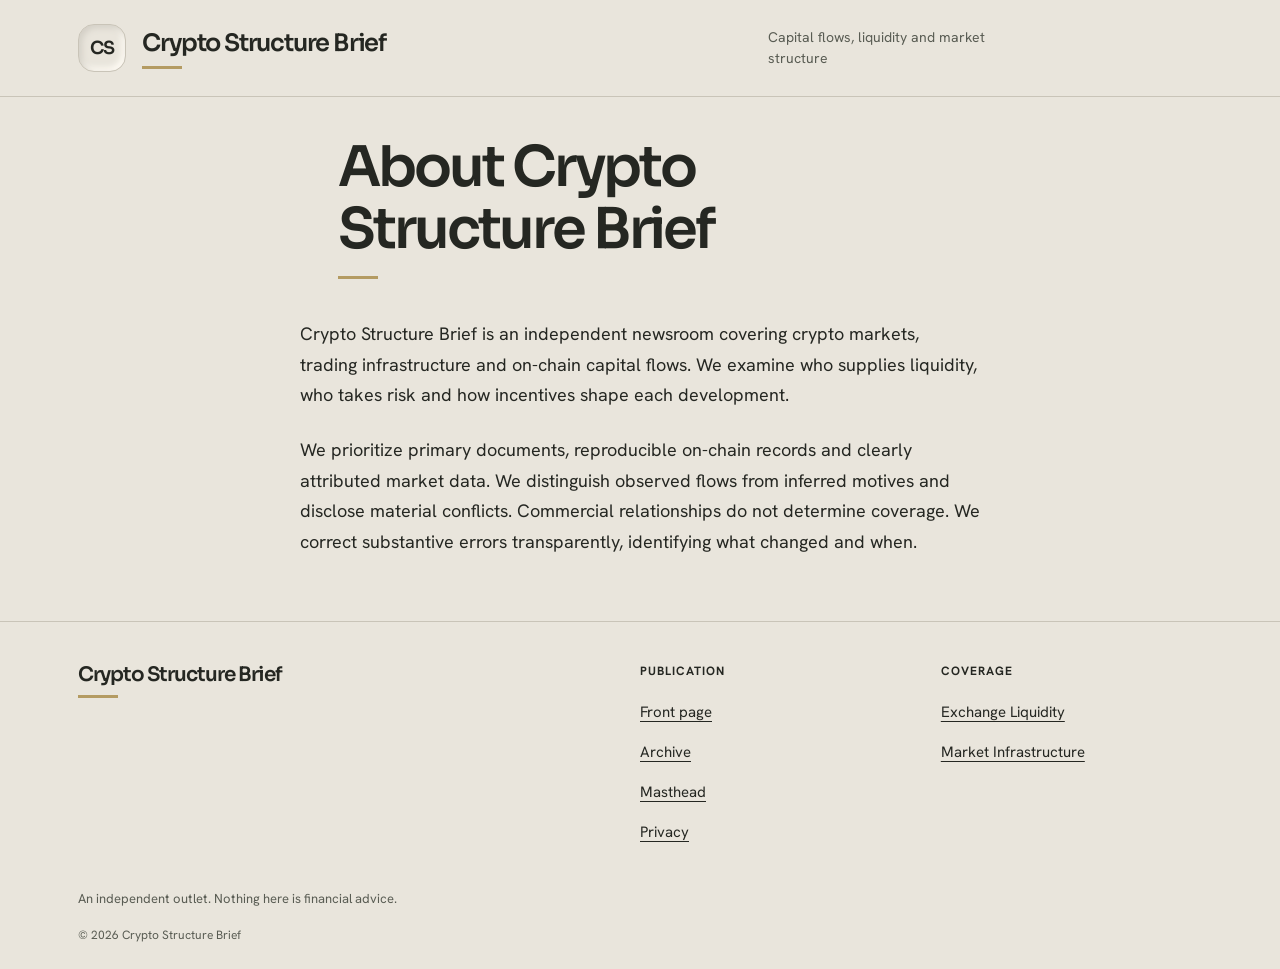
==== about/index.html @ 86ab8f8d "Publish site" ====
<!doctype html>
<html lang="en-GB" data-mode="light">
<head>
<meta charset="utf-8">
<meta name="viewport" content="width=device-width, initial-scale=1">
<title>About Crypto Structure Brief — Crypto Structure Brief</title>
<meta name="description" content="Independent crypto news tracking capital flows, exchange liquidity, derivatives positioning and protocol activity for researchers and market analysts.">
<link rel="canonical" href="https://ethereumblogs.github.io/about/">
<meta name="robots" content="index, follow, max-image-preview:large, max-snippet:-1"><meta name="theme-color" content="#e9e5dc">
<meta property="og:type" content="website">
<meta property="og:site_name" content="Crypto Structure Brief">
<meta property="og:locale" content="en_GB">
<meta property="og:title" content="About Crypto Structure Brief — Crypto Structure Brief">
<meta property="og:description" content="Independent crypto news tracking capital flows, exchange liquidity, derivatives positioning and protocol activity for researchers and market analysts.">
<meta property="og:url" content="https://ethereumblogs.github.io/about/">
<meta property="og:image" content="https://ethereumblogs.github.io/assets/og.jpg">
<meta property="og:image:width" content="1200">
<meta property="og:image:height" content="630">
<meta property="og:image:alt" content="About Crypto Structure Brief — Crypto Structure Brief"><meta name="twitter:card" content="summary_large_image">
<meta name="twitter:title" content="About Crypto Structure Brief — Crypto Structure Brief">
<meta name="twitter:description" content="Independent crypto news tracking capital flows, exchange liquidity, derivatives positioning and protocol activity for researchers and market analysts.">
<link rel="preconnect" href="https://fonts.googleapis.com">
<link rel="preconnect" href="https://fonts.gstatic.com" crossorigin>
<link rel="stylesheet" href="https://fonts.googleapis.com/css2?family=Sora:wght@700&amp;family=Hanken+Grotesk:wght@400;500;600;700&amp;display=swap">
<link rel="stylesheet" href="/assets/s010e75fe0d.css">
<link rel="icon" href="/assets/favicon.png" type="image/png">
<link rel="apple-touch-icon" href="/assets/apple-touch-icon.png">
<link rel="alternate" type="application/rss+xml" title="Crypto Structure Brief" href="/feed.xml"><script type="application/ld+json">
{
  "@context": "https://schema.org",
  "@graph": [
    {
      "@type": "WebSite",
      "@id": "https://ethereumblogs.github.io/#website",
      "name": "Crypto Structure Brief",
      "url": "https://ethereumblogs.github.io/",
      "publisher": {
        "@id": "https://ethereumblogs.github.io/#org"
      },
      "inLanguage": "en-GB",
      "description": "Independent crypto news tracking capital flows, exchange liquidity, derivatives positioning and protocol activity for researchers and market analysts."
    },
    {
      "@type": "WebPage",
      "@id": "https://ethereumblogs.github.io/about/#webpage",
      "url": "https://ethereumblogs.github.io/about/",
      "name": "About Crypto Structure Brief — Crypto Structure Brief",
      "isPartOf": {
        "@id": "https://ethereumblogs.github.io/#website"
      },
      "inLanguage": "en-GB"
    },
    {
      "@type": "BreadcrumbList",
      "itemListElement": [
        {
          "@type": "ListItem",
          "position": 1,
          "name": "Home",
          "item": "https://ethereumblogs.github.io/"
        }
      ]
    },
    {
      "@type": "Organization",
      "@id": "https://ethereumblogs.github.io/#org",
      "name": "Crypto Structure Brief",
      "url": "https://ethereumblogs.github.io/",
      "logo": {
        "@type": "ImageObject",
        "url": "https://ethereumblogs.github.io/assets/apple-touch-icon.png"
      },
      "image": {
        "@type": "ImageObject",
        "url": "https://ethereumblogs.github.io/assets/og.jpg",
        "width": 1200,
        "height": 630
      }
    }
  ]
}
</script>
</head>
<body data-page="about">
<a class="se1f4159" href="#main">Skip to content</a>
<header class="se06ccae">
  <div class="s42ad1de s84e03f3">
    <a class="sd62ac76" href="/" aria-label="Crypto Structure Brief home">
      <span class="s4290800" aria-hidden="true">CS</span>
      <span class="s3a270ac">Crypto Structure Brief</span>
    </a>
    <p class="s43eae37">Capital flows, liquidity and market structure</p>
  </div>
</header>

<main id="main">
<article class="s42ad1de s6e29df6">
  <header class="s2fa732a s47ce0c9">
    <h1 class="s4974cd1">About Crypto Structure Brief</h1>
  </header>
  <div class="sfc406b4 s99d3d12"><p>Crypto Structure Brief is an independent newsroom covering crypto markets, trading infrastructure and on-chain capital flows. We examine who supplies liquidity, who takes risk and how incentives shape each development.</p><p>We prioritize primary documents, reproducible on-chain records and clearly attributed market data. We distinguish observed flows from inferred motives and disclose material conflicts. Commercial relationships do not determine coverage. We correct substantive errors transparently, identifying what changed and when.</p></div>
</article>
</main>

<footer class="s4c6b808">
  <div class="s42ad1de">
    <div class="s9f48bbf">
      <p class="sacc9a5a">Crypto Structure Brief</p>
      <nav class="sd651a77" aria-label="Publication">
        <h2 class="s0e94f1e">Publication</h2>
        <ul class="s0c864b0">
          <li><a href="/">Front page</a></li>
          <li><a href="/archive/">Archive</a></li>
          <li><a href="/about/">Masthead</a></li>
          <li><a href="/privacy/">Privacy</a></li>
        </ul>
      </nav>
      <nav class="sd651a77" aria-label="Coverage">
        <h2 class="s0e94f1e">Coverage</h2>
        <ul class="s0c864b0">
          <li><a href="/topics/exchange-liquidity/">Exchange Liquidity</a></li>
          <li><a href="/topics/market-infrastructure/">Market Infrastructure</a></li>
        </ul>
      </nav>
    </div>
    <p class="s9874672">An independent outlet. Nothing here is financial advice.</p>
    <p class="sfa896e2">© 2026 Crypto Structure Brief</p>
  </div>
</footer>
</body>
</html>
---- assets/s010e75fe0d.css ----
:root{
  --bg:#e9e5dc; --surface:#eeebe4; --elevated:#f7f4ee;
  --text:#252722; --muted:#595c53; --border:#c9c4b8;
  --accent:#b49b62; --accent-ink:#26251f;
  --font-display:"Sora", system-ui, sans-serif;
  --font-body:"Hanken Grotesk", system-ui, sans-serif;
  --radius:16px;
  --maxw:1200px;
  --gap:1.5rem;
  --pad-section:4.5rem;
  --lh:1.7;
  color-scheme:light;
}

*,*::before,*::after{box-sizing:border-box}
html{-webkit-text-size-adjust:100%}
body{
  margin:0; background:var(--bg); color:var(--text);
  font-family:var(--font-body); font-size:1.03rem; line-height:var(--lh);
  -webkit-font-smoothing:antialiased; text-rendering:optimizeLegibility;
}
img{max-width:100%; height:auto; display:block}
main figure img, main .sa724b50 img, main img[src*="/assets/covers/"]{width:100%; aspect-ratio:1200/630; height:auto; object-fit:cover}
a{color:inherit}
h1,h2,h3,h4{font-family:var(--font-display); font-weight:600; line-height:1.14; letter-spacing:-0.01em; margin:0 0 .5em}
p{margin:0 0 1.1em}
.s6934029{width:100%; max-width:var(--maxw); margin-inline:auto; padding-inline:clamp(1.1rem,4vw,2.4rem)}
.se1f4159{position:absolute; left:-9999px; top:0; background:var(--accent); color:var(--accent-ink); padding:.6rem 1rem; border-radius:0 0 var(--radius) 0; z-index:50}
.se1f4159:focus{left:0}
:focus-visible{outline:2px solid var(--accent); outline-offset:3px}

.s99d3d12{font-size:1.11rem; line-height:1.75; color:var(--text)}
.s99d3d12 > *{max-width:68ch}
.s99d3d12 h2{font-size:1.55rem; margin-top:1.9em}
.s99d3d12 h3{font-size:1.22rem; margin-top:1.5em}
.s99d3d12 a{color:var(--accent); text-decoration:underline; text-underline-offset:2.5px; text-decoration-thickness:1px}
.s99d3d12 a:hover{text-decoration-thickness:2px}
.s99d3d12 ul,.s99d3d12 ol{padding-left:1.3em; margin:0 0 1.2em}
.s99d3d12 li{margin:.35em 0}
.s99d3d12 blockquote{margin:1.6em 0; padding:.2em 0 .2em 1.2em; border-left:3px solid var(--accent); font-family:var(--font-display); font-size:1.25rem; line-height:1.4; color:var(--text)}
.s99d3d12 img{border-radius:var(--radius); margin:1.6em 0}
.s99d3d12 code{font-family:ui-monospace,"SF Mono",Menlo,monospace; font-size:.9em; background:var(--surface); border:1px solid var(--border); border-radius:6px; padding:.1em .4em}
.s99d3d12 hr{border:0; border-top:1px solid var(--border); margin:2.2em 0}
.s99d3d12 table{width:100%; border-collapse:collapse; font-size:.95em; margin:0 0 1.4em}
.s99d3d12 th,.s99d3d12 td{text-align:left; padding:.5em .6em; border-bottom:1px solid var(--border)}
.s0b32448{position:absolute; width:1px; height:1px; padding:0; margin:-1px; overflow:hidden; clip:rect(0 0 0 0); white-space:nowrap; border:0}

:root {
  --bg: #E9E5DC;
  --surface: #EEEBE4;
  --elevated: #F7F4EE;
  --text: #252722;
  --muted: #595C53;
  --border: #C9C4B8;
  --accent: #B49B62;
  --accent-ink: #26251F;
  --radius: 16px;
  --maxw: 1200px;
}

*,
*::before,
*::after {
  box-sizing: border-box;
}

html {
  color-scheme: light;
  -webkit-text-size-adjust: 100%;
  scroll-padding-top: 24px;
}

body {
  margin: 0;
  background: var(--bg);
  color: var(--text);
  font-family: var(--font-body);
  font-size: 18px;
  line-height: 1.6;
  -webkit-font-smoothing: antialiased;
}

a {
  color: inherit;
  text-underline-offset: 4px;
  text-decoration-thickness: 1px;
}

a:focus-visible,
[tabindex]:focus-visible {
  outline: 3px solid var(--text);
  outline-offset: 4px;
}

img {
  display: block;
  max-width: 100%;
  width: 100%;
  height: auto;
  aspect-ratio: 1200 / 630;
  object-fit: cover;
}

h1,
h2,
h3,
h4,
p,
figure {
  margin: 0;
}

h1,
h2,
h3,
h4 {
  font-family: var(--font-display);
}

time,
.s38212f1,
.s50c39c7,
.sfa896e2 {
  font-variant-numeric: tabular-nums;
}

.s42ad1de {
  width: 100%;
  max-width: var(--maxw);
  margin-inline: auto;
  padding-inline: 16px;
}

.se06ccae {
  padding-block: 24px;
  border-bottom: 1px solid var(--border);
}

.s84e03f3 {
  display: grid;
  gap: 16px;
  align-items: center;
}

.sd62ac76 {
  display: flex;
  align-items: center;
  gap: 16px;
  width: fit-content;
  max-width: 100%;
  text-decoration: none;
}

.s4290800 {
  display: grid;
  place-items: center;
  flex: 0 0 48px;
  width: 48px;
  height: 48px;
  border: 1px solid var(--border);
  border-radius: var(--radius);
  background: var(--bg);
  box-shadow: inset 3px 3px 6px #D3CFC6, inset -3px -3px 6px #FFFCF5;
  font-family: var(--font-display);
  font-size: 18px;
  font-weight: 600;
  letter-spacing: -0.06em;
}

.s3a270ac,
.sacc9a5a {
  font-family: var(--font-display);
  font-size: 20px;
  font-weight: 600;
  line-height: 1.25;
  letter-spacing: -0.05em;
  overflow-wrap: anywhere;
}

.s3a270ac::after,
.sacc9a5a::after,
.s4974cd1::after {
  content: "";
  display: block;
  width: 40px;
  height: 3px;
  margin-top: 8px;
  background: var(--accent);
}

.s43eae37 {
  max-width: 34ch;
  color: var(--muted);
  font-size: 14px;
  line-height: 1.5;
}

.s2be562c,
.s23ed163,
.s6e29df6,
.s46c39ab {
  padding-top: 24px;
  padding-bottom: 64px;
}

.s2a8466b {
  display: grid;
  gap: 16px;
  margin-bottom: 24px;
}

.s4974cd1 {
  font-size: clamp(32px, 4.5vw, 56px);
  font-weight: 600;
  line-height: 1.1;
  letter-spacing: -0.055em;
  overflow-wrap: anywhere;
  text-wrap: balance;
}

.s4974cd1::after {
  margin-top: 16px;
}

.sebdc5c6 {
  max-width: 23ch;
}

.s8744cc6 {
  max-width: 48ch;
  color: var(--muted);
  font-size: 16px;
  line-height: 1.6;
}

.s46b7f7c {
  border: 1px solid var(--border);
  border-radius: var(--radius);
  background: var(--surface);
  box-shadow: 8px 8px 24px #D2CEC5, -8px -8px 24px #FFFCF5;
}

.sa3c0618 {
  display: none;
}

.sffc3146,
.s7cbf0eb,
.s668eec3,
.s0c864b0 {
  margin: 0;
  padding: 0;
  list-style: none;
}

.s9b349bd + .s9b349bd {
  border-top: 1px solid var(--border);
}

.s7fe2f7e {
  display: grid;
  grid-template-columns: minmax(0, 1fr) auto;
  gap: 8px 16px;
  align-items: baseline;
  padding: 16px;
  text-decoration: none;
  border-radius: 4px;
  transition: background-color 120ms ease;
}

.s9b349bd:first-child .s7fe2f7e {
  border-top-left-radius: var(--radius);
  border-top-right-radius: var(--radius);
}

.s9b349bd:last-child .s7fe2f7e {
  border-bottom-left-radius: var(--radius);
  border-bottom-right-radius: var(--radius);
}

.s7fe2f7e:hover,
.s7fe2f7e:focus-visible {
  background: var(--elevated);
}

.s7fe2f7e:focus-visible {
  position: relative;
  z-index: 1;
  outline-offset: -4px;
}

.s7fe2f7e:hover .s4445656,
.s7fe2f7e:focus-visible .s4445656 {
  text-decoration: underline;
  text-decoration-thickness: 1px;
  text-underline-offset: 4px;
}

.sec3d06f,
.s2d12fd7,
.s38212f1 {
  font-size: 12px;
  line-height: 1.5;
  overflow-wrap: anywhere;
}

.sec3d06f,
.s38212f1 {
  color: var(--muted);
}

.s2d12fd7 {
  font-weight: 600;
  letter-spacing: 0.025em;
}

.s4445656 {
  grid-column: 1 / -1;
  font-size: 17px;
  font-weight: 500;
  line-height: 1.35;
  letter-spacing: -0.025em;
  overflow-wrap: anywhere;
}

.s38212f1 {
  grid-column: 1 / -1;
}

.s1c1273d {
  padding: 24px;
  color: var(--muted);
  font-size: 16px;
}

.s2fa732a {
  margin-bottom: 40px;
}

.s326eca2 {
  max-width: 64ch;
  margin-top: 24px;
  color: var(--muted);
  font-size: 20px;
  line-height: 1.6;
}

.s4d28199,
.s0f2c207,
.sfff9d48,
.s5f1341f,
.s47ce0c9,
.sfc406b4 {
  max-width: 68ch;
  margin-inline: auto;
}

.s4d28199 {
  margin-bottom: 40px;
}

.s08fdac7,
.s0e94f1e {
  font-family: var(--font-body);
  font-size: 12px;
  font-weight: 700;
  line-height: 1.5;
  letter-spacing: 0.08em;
  text-transform: uppercase;
}

.s08fdac7 {
  margin-bottom: 16px;
}

.s0e10e79 {
  font-size: clamp(34px, 5vw, 60px);
}

.s50c39c7 {
  display: flex;
  flex-wrap: wrap;
  gap: 8px 24px;
  margin-top: 24px;
  padding-block: 16px;
  border-top: 1px solid var(--border);
  border-bottom: 1px solid var(--border);
  color: var(--muted);
  font-size: 13px;
}

.s1562479 {
  max-width: 960px;
  margin: 0 auto 40px;
}

.s1562479 img {
  border-radius: var(--radius);
  background: var(--surface);
}

.s99d3d12 {
  font-size: 18px;
  line-height: 1.7;
  overflow-wrap: anywhere;
}

.s99d3d12 > * + * {
  margin-top: 24px;
}

.s99d3d12 h2 {
  margin-top: 40px;
  font-size: 30px;
  font-weight: 600;
  line-height: 1.25;
  letter-spacing: -0.04em;
}

.s99d3d12 h3 {
  margin-top: 24px;
  font-size: 23px;
  font-weight: 600;
  line-height: 1.35;
  letter-spacing: -0.025em;
}

.s99d3d12 h4 {
  font-size: 19px;
  line-height: 1.4;
}

.s99d3d12 h2::after {
  content: "";
  display: block;
  width: 40px;
  height: 3px;
  margin-top: 8px;
  background: var(--accent);
}

.s99d3d12 > :first-child {
  margin-top: 0;
}

.s99d3d12 a {
  font-weight: 600;
  text-decoration: underline;
  text-decoration-thickness: 2px;
}

.s99d3d12 a:hover {
  background: var(--accent);
  color: var(--accent-ink);
}

.s99d3d12 ul,
.s99d3d12 ol {
  padding-left: 24px;
}

.s99d3d12 li + li {
  margin-top: 8px;
}

.s99d3d12 blockquote {
  margin-inline: 0;
  padding: 24px;
  border-left: 2px solid var(--border);
  background: var(--surface);
  font-size: 20px;
}

.s99d3d12 blockquote > * + * {
  margin-top: 16px;
}

.s99d3d12 figure {
  margin-inline: 0;
}

.s99d3d12 figcaption {
  margin-top: 8px;
  color: var(--muted);
  font-size: 14px;
}

.s99d3d12 pre {
  max-width: 100%;
  overflow-x: auto;
  padding: 16px;
  border: 1px solid var(--border);
  border-radius: 8px;
  background: var(--surface);
  font-size: 14px;
}

.s99d3d12 code,
.s99d3d12 pre,
.s99d3d12 kbd,
.s99d3d12 samp {
  font-family: var(--font-body);
  font-variant-numeric: tabular-nums;
}

.s99d3d12 code {
  padding-inline: 4px;
  background: var(--surface);
}

.s99d3d12 pre code {
  padding: 0;
}

.s99d3d12 table {
  display: block;
  width: 100%;
  max-width: 100%;
  overflow-x: auto;
  border-collapse: collapse;
  font-size: 15px;
  font-variant-numeric: tabular-nums;
}

.s99d3d12 th,
.s99d3d12 td {
  padding: 8px 16px;
  border-bottom: 1px solid var(--border);
  text-align: left;
  vertical-align: top;
}

.s99d3d12 th {
  background: var(--surface);
  font-weight: 700;
}

.s99d3d12 hr {
  margin-block: 40px;
  border: 0;
  border-top: 1px solid var(--border);
}

.sfff9d48 {
  margin-top: 40px;
  padding-top: 24px;
  border-top: 1px solid var(--border);
}

.s668eec3 {
  display: flex;
  flex-wrap: wrap;
  gap: 8px 24px;
  margin-top: 8px;
}

.s1aa102e {
  color: var(--muted);
  font-size: 14px;
  overflow-wrap: anywhere;
}

.s5f1341f {
  margin-top: 40px;
}

.s3aa9319 {
  font-size: 28px;
}

.s7cbf0eb {
  margin-top: 24px;
}

.s06abdf7 {
  border-bottom: 1px solid var(--border);
}

.s06abdf7 a {
  display: block;
  padding-block: 16px;
  font-family: var(--font-display);
  font-size: 18px;
  line-height: 1.4;
  overflow-wrap: anywhere;
}

.s4c6b808 {
  padding-block: 40px 24px;
  border-top: 1px solid var(--border);
}

.s9f48bbf {
  display: grid;
  gap: 24px;
}

.sacc9a5a {
  max-width: 20ch;
}

.s0c864b0 {
  display: flex;
  flex-wrap: wrap;
  gap: 8px 24px;
  margin-top: 16px;
}

.s0c864b0 a {
  display: inline-block;
  padding-block: 4px;
  font-size: 15px;
  overflow-wrap: anywhere;
}

.s0c864b0 a:hover {
  text-decoration-thickness: 2px;
}

.s9874672 {
  max-width: 85ch;
  margin-top: 40px;
  color: var(--muted);
  font-size: 13px;
  line-height: 1.65;
}

.sfa896e2 {
  margin-top: 16px;
  color: var(--muted);
  font-size: 12px;
}

@media (min-width: 641px) {
  .s42ad1de {
    padding-inline: 24px;
  }

  .s84e03f3 {
    grid-template-columns: minmax(0, 3fr) minmax(0, 2fr);
    gap: 40px;
  }

  .s3a270ac {
    font-size: 24px;
  }

  .s2be562c,
  .s23ed163,
  .s6e29df6,
  .s46c39ab {
    padding-top: 40px;
  }

  .s2a8466b {
    grid-template-columns: minmax(0, 3fr) minmax(0, 2fr);
    gap: 40px;
    align-items: end;
  }

  .sebdc5c6 {
    font-size: clamp(36px, 4vw, 48px);
  }

  .sa3c0618,
  .s7fe2f7e {
    display: grid;
    grid-template-columns: minmax(0, 13fr) minmax(0, 16fr) minmax(0, 61fr) minmax(0, 10fr);
    gap: 16px;
    padding-inline: 24px;
  }

  .sa3c0618 {
    padding-block: 16px;
    border-bottom: 1px solid var(--border);
    border-radius: var(--radius) var(--radius) 0 0;
    background: var(--bg);
    color: var(--muted);
    font-size: 11px;
    font-weight: 600;
    line-height: 1.4;
    letter-spacing: 0.06em;
    text-transform: uppercase;
  }

  .s7fe2f7e {
    align-items: center;
  }

  .s4445656,
  .s38212f1 {
    grid-column: auto;
  }

  .s38212f1,
  .sa3c0618 > :last-child:not(:nth-child(3)) {
    text-align: right;
  }

  .sf48e098 {
    grid-template-columns: minmax(0, 13fr) minmax(0, 16fr) minmax(0, 71fr);
  }

  .s9b349bd:first-child .s7fe2f7e {
    border-top-left-radius: 0;
    border-top-right-radius: 0;
  }

  .s9f48bbf {
    grid-template-columns: minmax(0, 2fr) minmax(0, 1fr) minmax(0, 1fr);
    gap: 40px;
  }

  .s0c864b0 {
    display: grid;
    gap: 8px;
  }
}

@media (max-width: 640px) {
  .s84e03f3,
  .s2a8466b,
  .s9f48bbf {
    grid-template-columns: minmax(0, 1fr);
  }

  .s43eae37 {
    max-width: none;
    font-size: 13px;
  }

  .s2d12fd7 {
    text-align: right;
  }

  .s326eca2 {
    font-size: 18px;
  }

  .s4d28199,
  .s2fa732a {
    margin-bottom: 24px;
  }

  .s1562479 {
    margin-bottom: 24px;
  }

  .s99d3d12 blockquote {
    padding: 16px;
  }
}

@media (prefers-reduced-motion: reduce) {
  .s7fe2f7e {
    transition: none;
  }
}

@media print {
  body {
    background: #FFFFFF;
    color: #000000;
  }

  .s46b7f7c,
  .s4290800 {
    box-shadow: none;
  }

  .s42ad1de {
    max-width: none;
  }

  .s7fe2f7e,
  .s06abdf7,
  .s1562479 {
    break-inside: avoid;
  }

  .s99d3d12 h2,
  .s99d3d12 h3 {
    break-after: avoid;
  }
}

html, body{max-width:100%; overflow-x:hidden}

main img, main svg, main video, main iframe, main table{max-width:100% !important}

main > :not(.s6934029):not(:has(.s6934029)){padding-inline:clamp(1rem, 4vw, 2.4rem); box-sizing:border-box}
header > :not(.s6934029):not(:has(.s6934029)), footer > :not(.s6934029):not(:has(.s6934029)){padding-inline:clamp(1rem, 4vw, 2.4rem); box-sizing:border-box}
main h1, main h2, main h3{overflow-wrap:anywhere; max-width:100%}

.s99d3d12 a, footer a{background-image:none !important}

@media (max-width:560px){
  main h1{font-size:clamp(1.9rem, 8vw, 2.7rem) !important; line-height:1.08 !important; word-break:break-word}
  main h2{font-size:clamp(1.5rem, 6.5vw, 2rem) !important; line-height:1.12 !important}
  main h3{font-size:clamp(1.25rem, 5.5vw, 1.6rem) !important}
  header a{overflow-wrap:anywhere}
  .s99d3d12{font-size:1.02rem !important; line-height:1.7 !important}
  .s99d3d12 img{max-height:none !important}
}
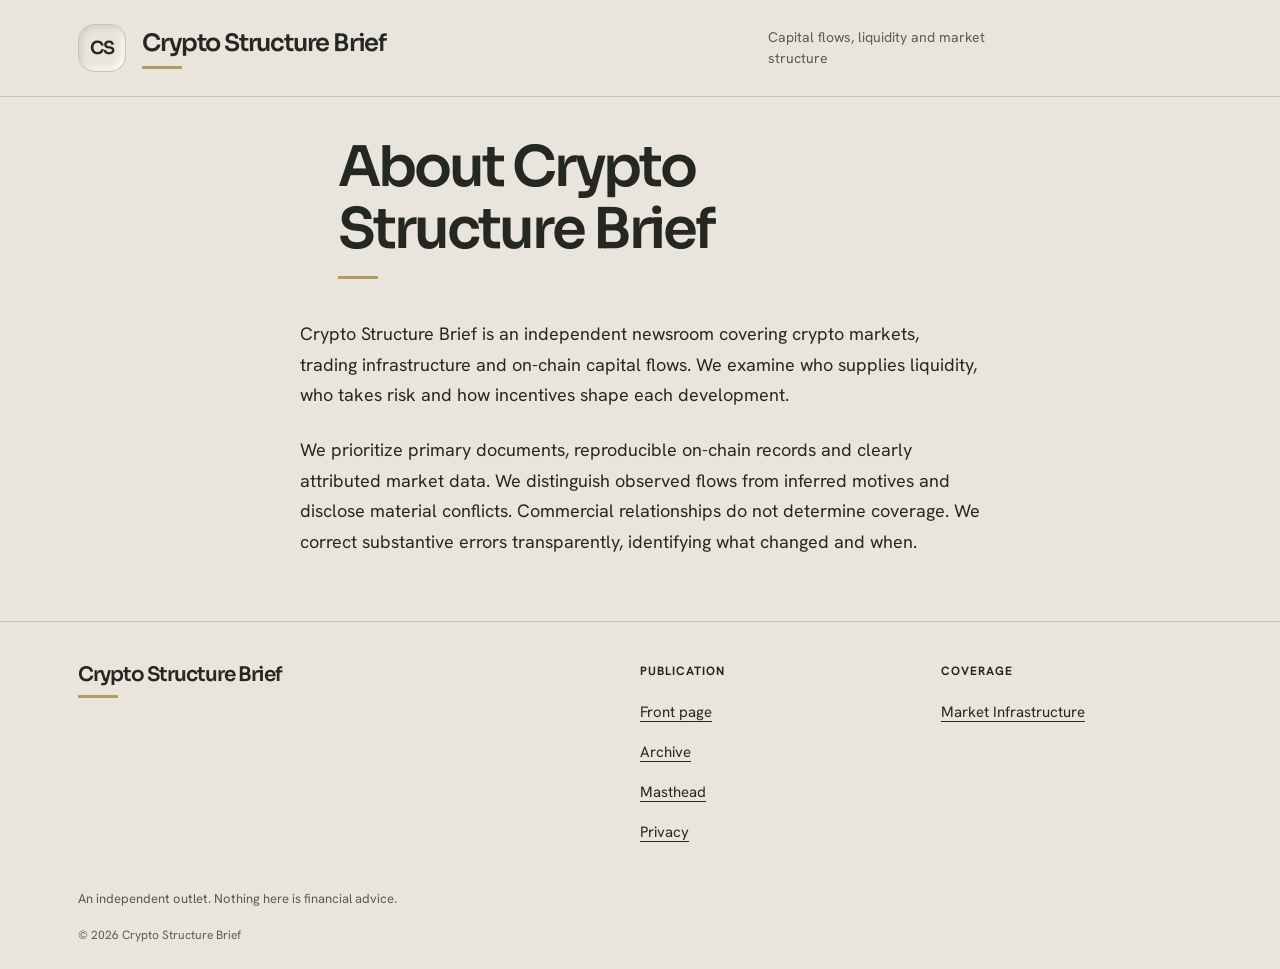
==== commit d8a0ffdc: "Publish site" ====
--- a/about/index.html
+++ b/about/index.html
@@ -118,7 +118,6 @@
       <nav class="sd651a77" aria-label="Coverage">
         <h2 class="s0e94f1e">Coverage</h2>
         <ul class="s0c864b0">
-          <li><a href="/topics/exchange-liquidity/">Exchange Liquidity</a></li>
           <li><a href="/topics/market-infrastructure/">Market Infrastructure</a></li>
         </ul>
       </nav>
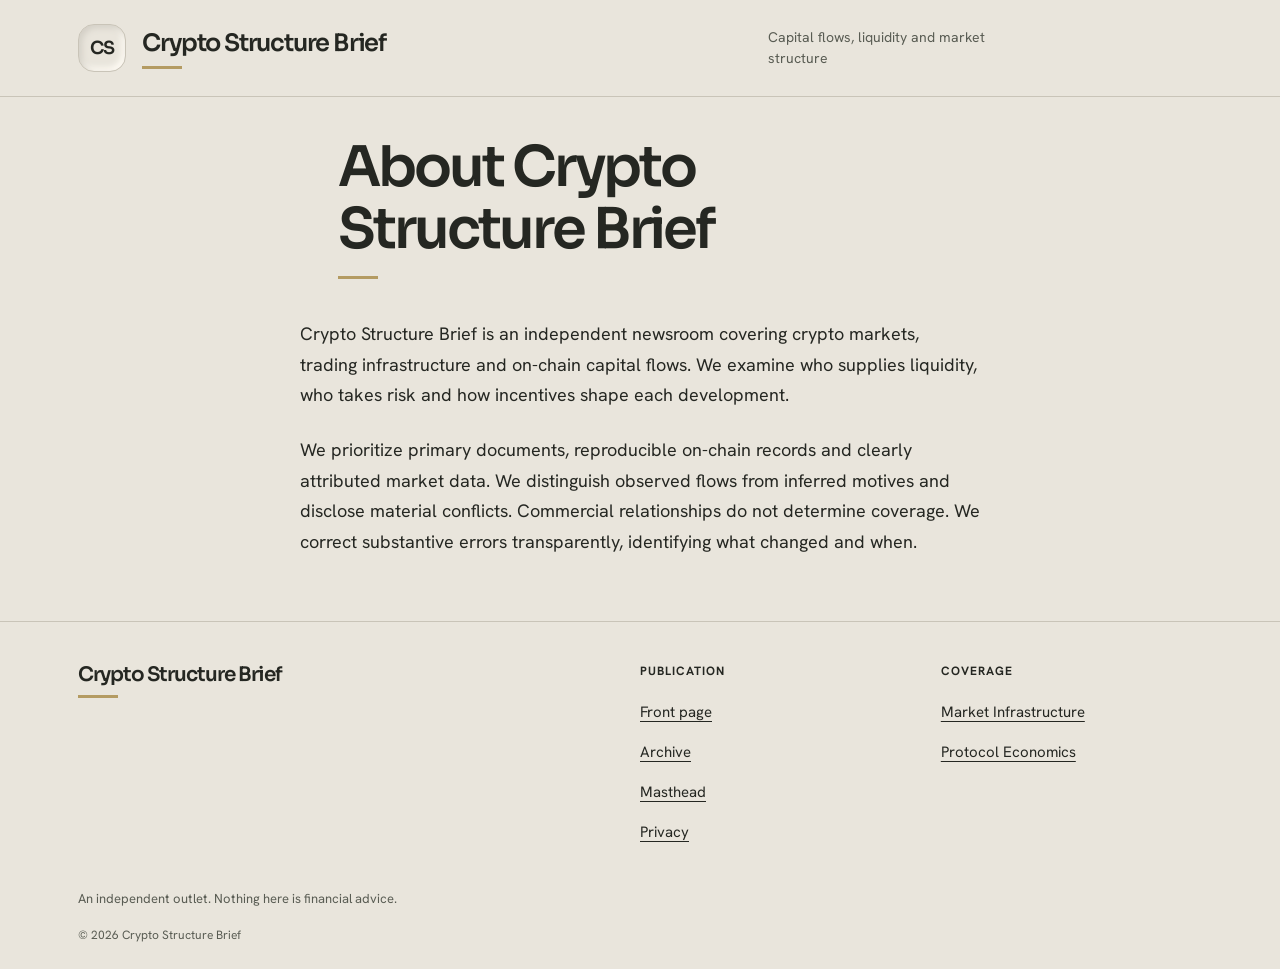
==== commit 3c8de1b1: "Publish site" ====
--- a/about/index.html
+++ b/about/index.html
@@ -119,6 +119,7 @@
         <h2 class="s0e94f1e">Coverage</h2>
         <ul class="s0c864b0">
           <li><a href="/topics/market-infrastructure/">Market Infrastructure</a></li>
+          <li><a href="/topics/protocol-economics/">Protocol Economics</a></li>
         </ul>
       </nav>
     </div>
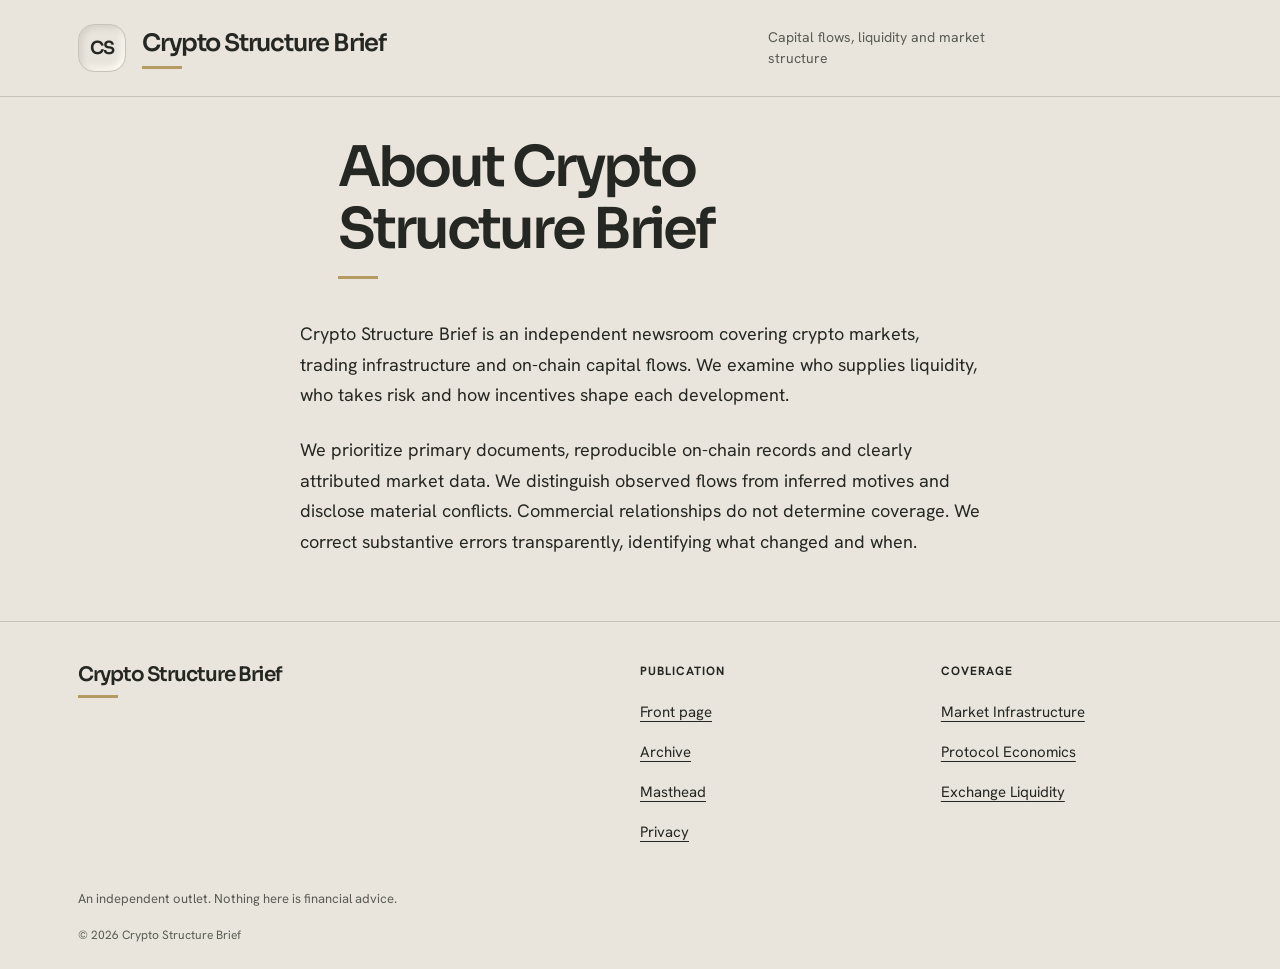
==== commit 563bd9ca: "Publish site" ====
--- a/about/index.html
+++ b/about/index.html
@@ -120,6 +120,7 @@
         <ul class="s0c864b0">
           <li><a href="/topics/market-infrastructure/">Market Infrastructure</a></li>
           <li><a href="/topics/protocol-economics/">Protocol Economics</a></li>
+          <li><a href="/topics/exchange-liquidity/">Exchange Liquidity</a></li>
         </ul>
       </nav>
     </div>
